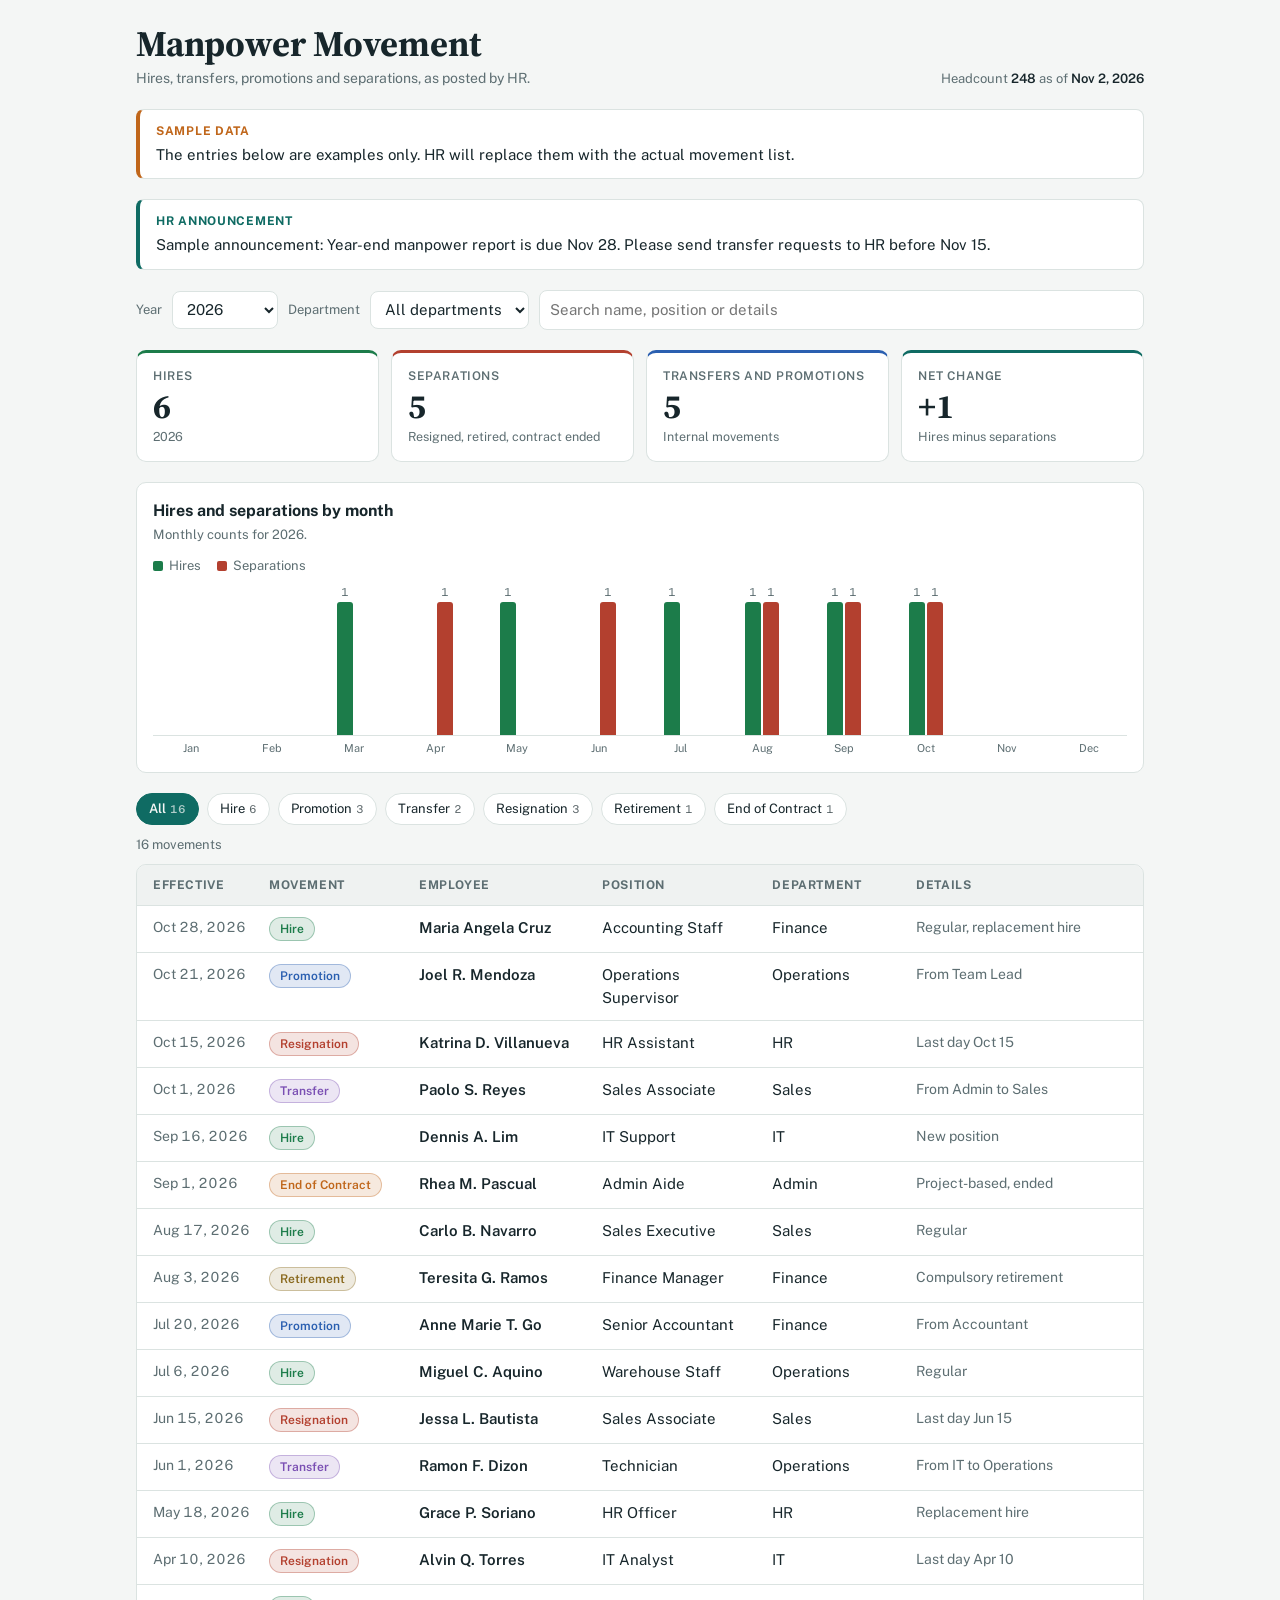
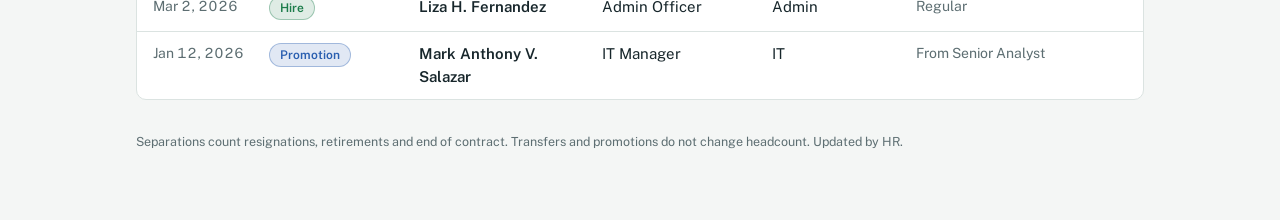
==== index.html @ 35f00efd "Add files via upload" ====
<!DOCTYPE html>
<html lang="en">
<head>
<meta charset="utf-8">
<meta name="viewport" content="width=device-width, initial-scale=1">
<title>Manpower Movement</title>
<link rel="preconnect" href="https://fonts.googleapis.com">
<link href="https://fonts.googleapis.com/css2?family=Public+Sans:wght@400;500;600;700&family=Source+Serif+4:opsz,wght@8..60,600;8..60,700&display=swap" rel="stylesheet">
<link rel="stylesheet" href="style.css">
</head>
<body>
<div class="wrap">
  <header>
    <div>
      <h1>Manpower Movement</h1>
      <p class="sub">Hires, transfers, promotions and separations, as posted by HR.</p>
    </div>
    <div class="asof" id="asof"></div>
  </header>

  <div id="sampleBanner" class="banner sample" hidden>
    <div class="lbl">Sample data</div>
    <p>The entries below are examples only. HR will replace them with the actual movement list.</p>
  </div>
  <div id="announce" class="banner" hidden>
    <div class="lbl">HR announcement</div>
    <p id="announceText"></p>
  </div>
  <div id="status" class="status" role="status" aria-live="polite">Loading the latest movements…</div>

  <section class="filters" aria-label="Filters">
    <label for="fYear" class="count">Year</label>
    <select id="fYear"></select>
    <label for="fDept" class="count">Department</label>
    <select id="fDept"></select>
    <input type="text" id="fQ" class="grow" placeholder="Search name, position or details" aria-label="Search movements">
  </section>

  <section class="tiles" id="tiles" aria-label="Summary"></section>

  <section class="card" aria-labelledby="chartH">
    <h2 id="chartH">Hires and separations by month</h2>
    <p class="hint" id="chartHint"></p>
    <div class="legend"><span><i style="background:var(--c-hire)"></i>Hires</span><span><i style="background:var(--c-res)"></i>Separations</span></div>
    <div class="chart" id="chart"></div>
    <div class="months" id="months"></div>
  </section>

  <section style="display:flex;flex-direction:column;gap:10px">
    <div class="chips" id="chips" role="group" aria-label="Filter by movement type"></div>
    <div class="count" id="count"></div>
    <div class="log" id="log"></div>
  </section>

  <p class="foot">Separations count resignations, retirements and end of contract. Transfers and promotions do not change headcount. Updated by HR.</p>
</div>
<script src="data.js"></script>
<script src="app.js"></script>
</body>
</html>
---- style.css ----
/* Layout idea: a calm HR bulletin. Summary tiles and a monthly chart on top, a filterable movement log below. */
:root{
  --bg:#f4f6f5; --panel:#ffffff; --ink:#17262b; --muted:#5d6e72; --line:#dbe3e1; --accent:#0f6b63;
  --c-hire:#1c7c4a; --c-prom:#2a5fb0; --c-trans:#7a4fb3; --c-res:#b3402f; --c-ret:#8a6a1f; --c-eoc:#c0661a;
  --font-body:"Public Sans",system-ui,-apple-system,"Segoe UI",sans-serif;
  --font-display:"Source Serif 4",Georgia,serif;
  color-scheme:light;
}
@media (prefers-color-scheme:dark){
  :root:not([data-theme="light"]){
    --bg:#101a1c; --panel:#172427; --ink:#e6eeec; --muted:#9bb0b0; --line:#273a3d; --accent:#4cc2b5;
    --c-hire:#52c488; --c-prom:#7aa8f0; --c-trans:#b99cf0; --c-res:#f0806d; --c-ret:#e0bd62; --c-eoc:#f0a163;
    color-scheme:dark;
  }
}
:root[data-theme="dark"]{
  --bg:#101a1c; --panel:#172427; --ink:#e6eeec; --muted:#9bb0b0; --line:#273a3d; --accent:#4cc2b5;
  --c-hire:#52c488; --c-prom:#7aa8f0; --c-trans:#b99cf0; --c-res:#f0806d; --c-ret:#e0bd62; --c-eoc:#f0a163;
  color-scheme:dark;
}
*{box-sizing:border-box}
html,body{margin:0}
body{background:var(--bg);color:var(--ink);font-family:var(--font-body);font-size:15px;line-height:1.5}
.wrap{max-width:1040px;margin:0 auto;padding:24px 16px 56px;display:flex;flex-direction:column;gap:20px}
header{display:flex;flex-wrap:wrap;gap:8px 16px;align-items:flex-end;justify-content:space-between}
h1{font-family:var(--font-display);font-size:clamp(26px,5vw,36px);line-height:1.1;margin:0;text-wrap:balance}
.sub{color:var(--muted);font-size:14px;margin:4px 0 0}
.asof{font-size:13px;color:var(--muted);text-align:right}
.asof b{color:var(--ink);font-weight:600}
.banner{border:1px solid var(--line);border-left:4px solid var(--accent);background:var(--panel);border-radius:8px;padding:12px 16px}
.banner .lbl{font-size:12px;font-weight:700;letter-spacing:.06em;text-transform:uppercase;color:var(--accent)}
.banner p{margin:4px 0 0;white-space:pre-wrap}
.sample{border-left-color:var(--c-eoc)}
.sample .lbl{color:var(--c-eoc)}
.status{font-size:13px;color:var(--muted)}
.status.err{color:var(--c-res)}
.filters{display:flex;flex-wrap:wrap;gap:10px;align-items:center}
select,input[type=text],input[type=date],input[type=number],textarea{
  font:inherit;color:var(--ink);background:var(--panel);border:1px solid var(--line);border-radius:8px;padding:8px 10px;min-height:38px}
textarea{width:100%;resize:vertical}
select:focus-visible,input:focus-visible,textarea:focus-visible,button:focus-visible,summary:focus-visible{outline:2px solid var(--accent);outline-offset:2px}
.filters .grow{flex:1 1 200px}
.tiles{display:grid;grid-template-columns:repeat(auto-fit,minmax(150px,1fr));gap:12px}
.tile{background:var(--panel);border:1px solid var(--line);border-radius:10px;padding:14px 16px;display:flex;flex-direction:column;gap:2px;border-top:3px solid var(--tc,var(--line))}
.tile .k{font-size:12px;font-weight:600;color:var(--muted);text-transform:uppercase;letter-spacing:.05em}
.tile .v{font-family:var(--font-display);font-size:34px;font-weight:700;line-height:1.15;font-variant-numeric:tabular-nums}
.tile .n{font-size:12.5px;color:var(--muted)}
.card{background:var(--panel);border:1px solid var(--line);border-radius:10px;padding:16px}
.card h2{font-size:16px;margin:0 0 2px}
.card .hint{font-size:13px;color:var(--muted);margin:0 0 12px}
.legend{display:flex;gap:16px;font-size:13px;color:var(--muted);margin-bottom:10px}
.legend i{display:inline-block;width:10px;height:10px;border-radius:2px;margin-right:6px;vertical-align:-1px}
.chart{display:grid;grid-template-columns:repeat(12,1fr);gap:6px;align-items:end;height:150px;border-bottom:1px solid var(--line);padding-top:16px}
.col{display:flex;flex-direction:column;justify-content:flex-end;height:100%;min-width:0}
.bars{display:flex;gap:2px;align-items:flex-end;height:100%;justify-content:center}
.bar{flex:1 1 0;max-width:16px;border-radius:3px 3px 0 0;position:relative;min-height:0}
.bar span{position:absolute;bottom:100%;left:50%;transform:translateX(-50%);font-size:11px;color:var(--muted);font-variant-numeric:tabular-nums;padding-bottom:1px}
.bar.h{background:var(--c-hire)} .bar.s{background:var(--c-res)}
.months{display:grid;grid-template-columns:repeat(12,1fr);gap:6px;font-size:11px;color:var(--muted);text-align:center;padding-top:4px}
.chips{display:flex;flex-wrap:wrap;gap:8px}
.chip{font:inherit;font-size:13px;border:1px solid var(--line);background:var(--panel);color:var(--ink);border-radius:999px;padding:5px 12px;cursor:pointer}
.chip[aria-pressed=true]{background:var(--accent);border-color:var(--accent);color:var(--bg);font-weight:600}
.chip small{opacity:.7;margin-left:4px;font-variant-numeric:tabular-nums}
.log{background:var(--panel);border:1px solid var(--line);border-radius:10px;overflow:hidden}
.row{display:grid;grid-template-columns:104px 138px 1.3fr 1.2fr 1fr 1.6fr;gap:12px;padding:11px 16px;border-top:1px solid var(--line);align-items:start}
.row.head{border-top:0;background:color-mix(in srgb,var(--line) 45%,transparent);font-size:12px;font-weight:700;color:var(--muted);text-transform:uppercase;letter-spacing:.05em}
.row .date{font-variant-numeric:tabular-nums;color:var(--muted);font-size:14px}
.row .name{font-weight:600}
.row .det{color:var(--muted);font-size:14px;overflow-wrap:anywhere}
.row > div{min-width:0;overflow-wrap:anywhere}
.pill{display:inline-block;font-size:12px;font-weight:600;padding:2px 10px;border-radius:999px;color:var(--pc);background:color-mix(in srgb,var(--pc) 14%,transparent);border:1px solid color-mix(in srgb,var(--pc) 35%,transparent);white-space:nowrap}
.t-hire{--pc:var(--c-hire)} .t-prom{--pc:var(--c-prom)} .t-trans{--pc:var(--c-trans)}
.t-res{--pc:var(--c-res)} .t-ret{--pc:var(--c-ret)} .t-eoc{--pc:var(--c-eoc)}
.empty{padding:28px 16px;text-align:center;color:var(--muted)}
.count{font-size:13px;color:var(--muted)}
details.admin{background:var(--panel);border:1px solid var(--accent);border-radius:10px;padding:0}
details.admin summary{cursor:pointer;padding:12px 16px;font-weight:600;color:var(--accent)}
.admin .inner{padding:4px 16px 16px;display:flex;flex-direction:column;gap:18px}
.admin h3{font-size:14px;margin:0 0 8px}
.form{display:grid;grid-template-columns:repeat(auto-fit,minmax(180px,1fr));gap:10px}
.form label{display:flex;flex-direction:column;gap:4px;font-size:12.5px;color:var(--muted);font-weight:600}
.form .wide{grid-column:1/-1}
.btn{font:inherit;font-weight:600;border:1px solid var(--accent);background:var(--accent);color:var(--bg);border-radius:8px;padding:8px 16px;cursor:pointer;min-height:38px}
.btn.ghost{background:transparent;color:var(--accent)}
.btn.danger{border-color:var(--c-res);color:var(--c-res);background:transparent}
.actions{display:flex;gap:10px;flex-wrap:wrap;align-items:center}
.msg{font-size:13px;color:var(--muted)}
.del{font:inherit;font-size:12px;border:1px solid var(--line);background:transparent;color:var(--muted);border-radius:6px;padding:2px 8px;cursor:pointer;margin-top:6px}
.del.armed{border-color:var(--c-res);color:var(--c-res);font-weight:600}
.foot{font-size:12.5px;color:var(--muted)}
@media (max-width:760px){
  .row.head{display:none}
  .row{grid-template-columns:1fr auto;gap:2px 10px;padding:12px 14px}
  .row .date{grid-column:1;grid-row:1}
  .row .typ{grid-column:2;grid-row:1;justify-self:end}
  .row .name,.row .pos,.row .dep,.row .det{grid-column:1/-1}
  .row .pos,.row .dep{font-size:14px;color:var(--muted)}
  .asof{text-align:left}
}
@media (prefers-reduced-motion:reduce){*{transition:none!important;animation:none!important}}
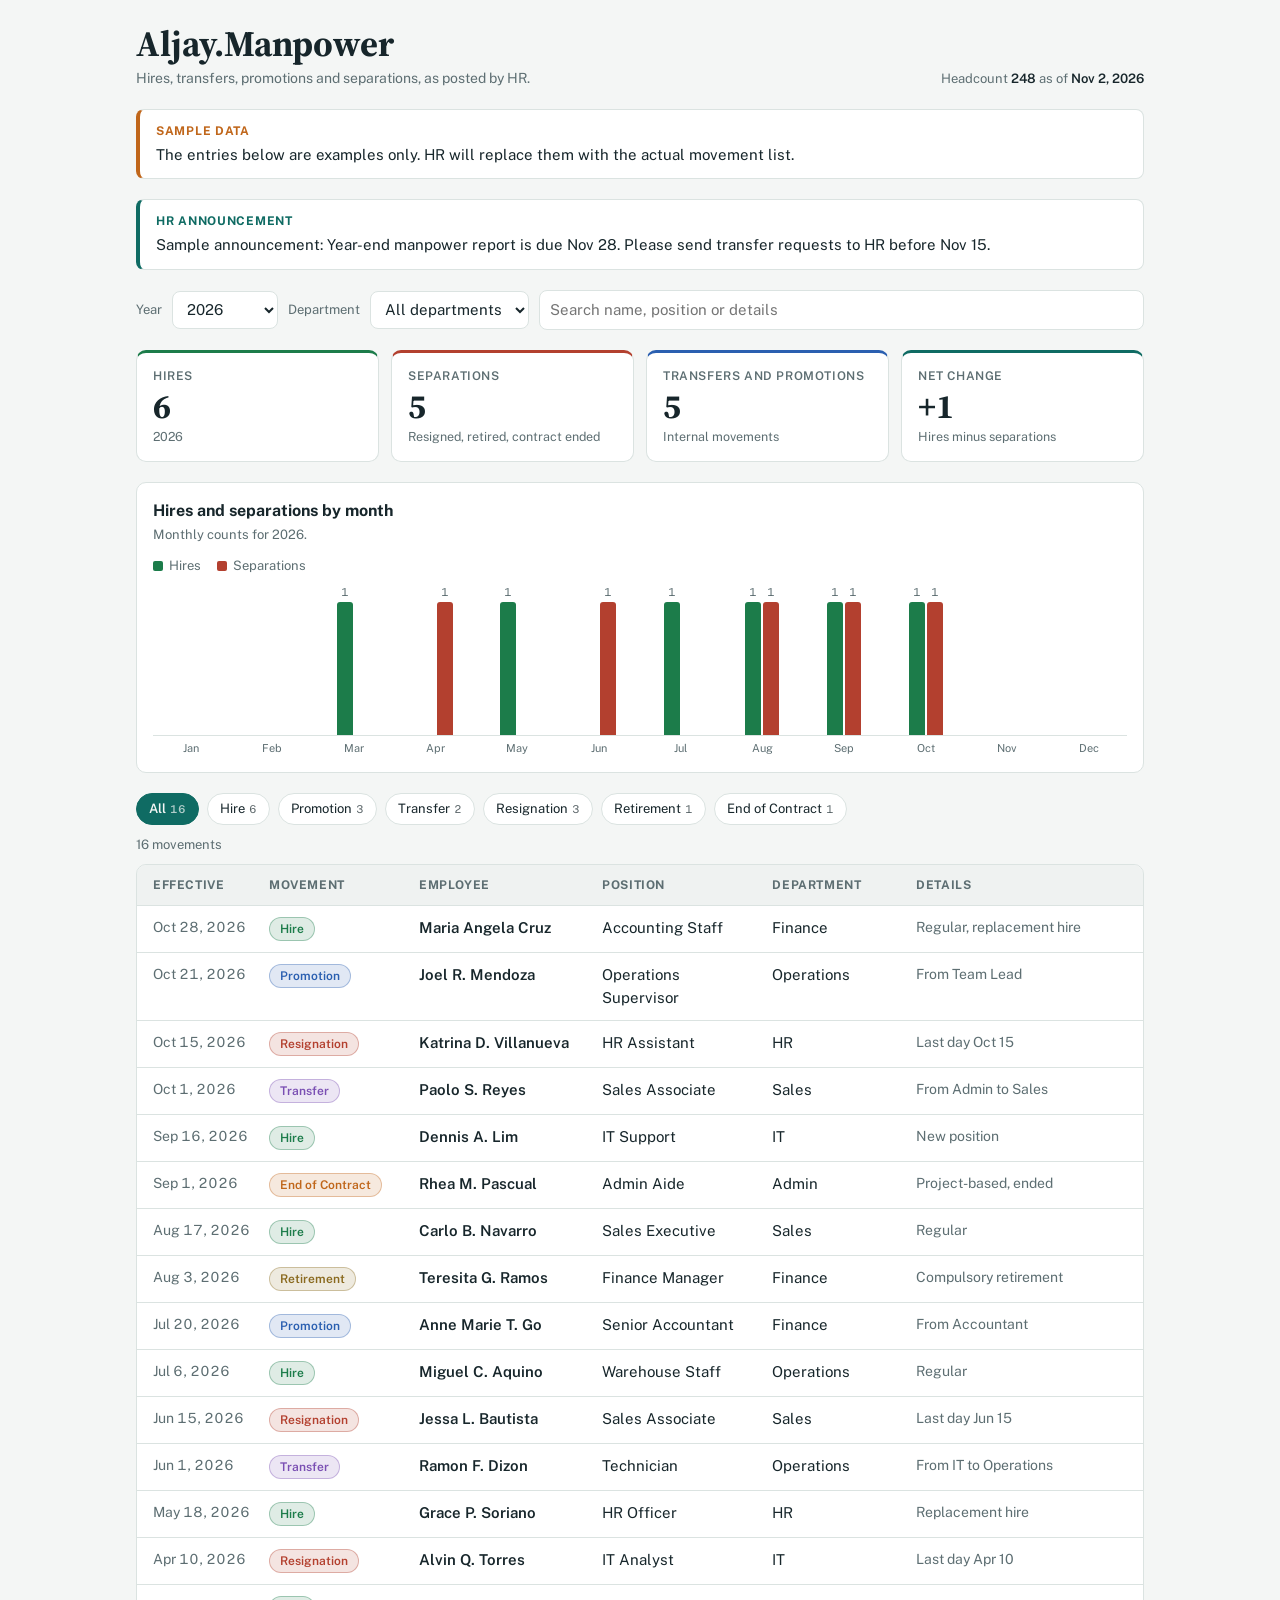
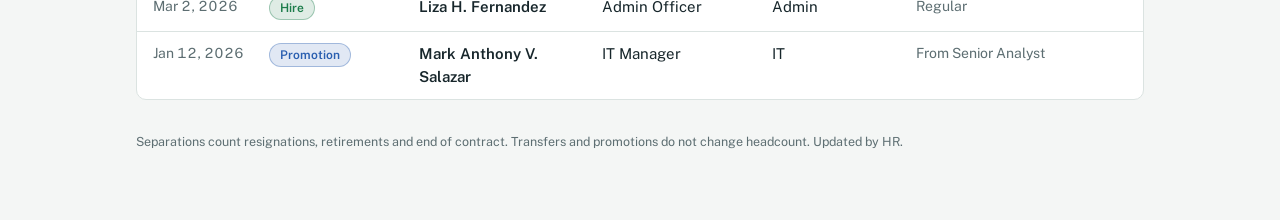
==== commit 37977f3d: "Update index.html" ====
--- a/index.html
+++ b/index.html
@@ -3,7 +3,7 @@
 <head>
 <meta charset="utf-8">
 <meta name="viewport" content="width=device-width, initial-scale=1">
-<title>Manpower Movement</title>
+<title>Aljay.Manpower</title>
 <link rel="preconnect" href="https://fonts.googleapis.com">
 <link href="https://fonts.googleapis.com/css2?family=Public+Sans:wght@400;500;600;700&family=Source+Serif+4:opsz,wght@8..60,600;8..60,700&display=swap" rel="stylesheet">
 <link rel="stylesheet" href="style.css">
@@ -12,7 +12,7 @@
 <div class="wrap">
   <header>
     <div>
-      <h1>Manpower Movement</h1>
+      <h1>Aljay.Manpower</h1>
       <p class="sub">Hires, transfers, promotions and separations, as posted by HR.</p>
     </div>
     <div class="asof" id="asof"></div>
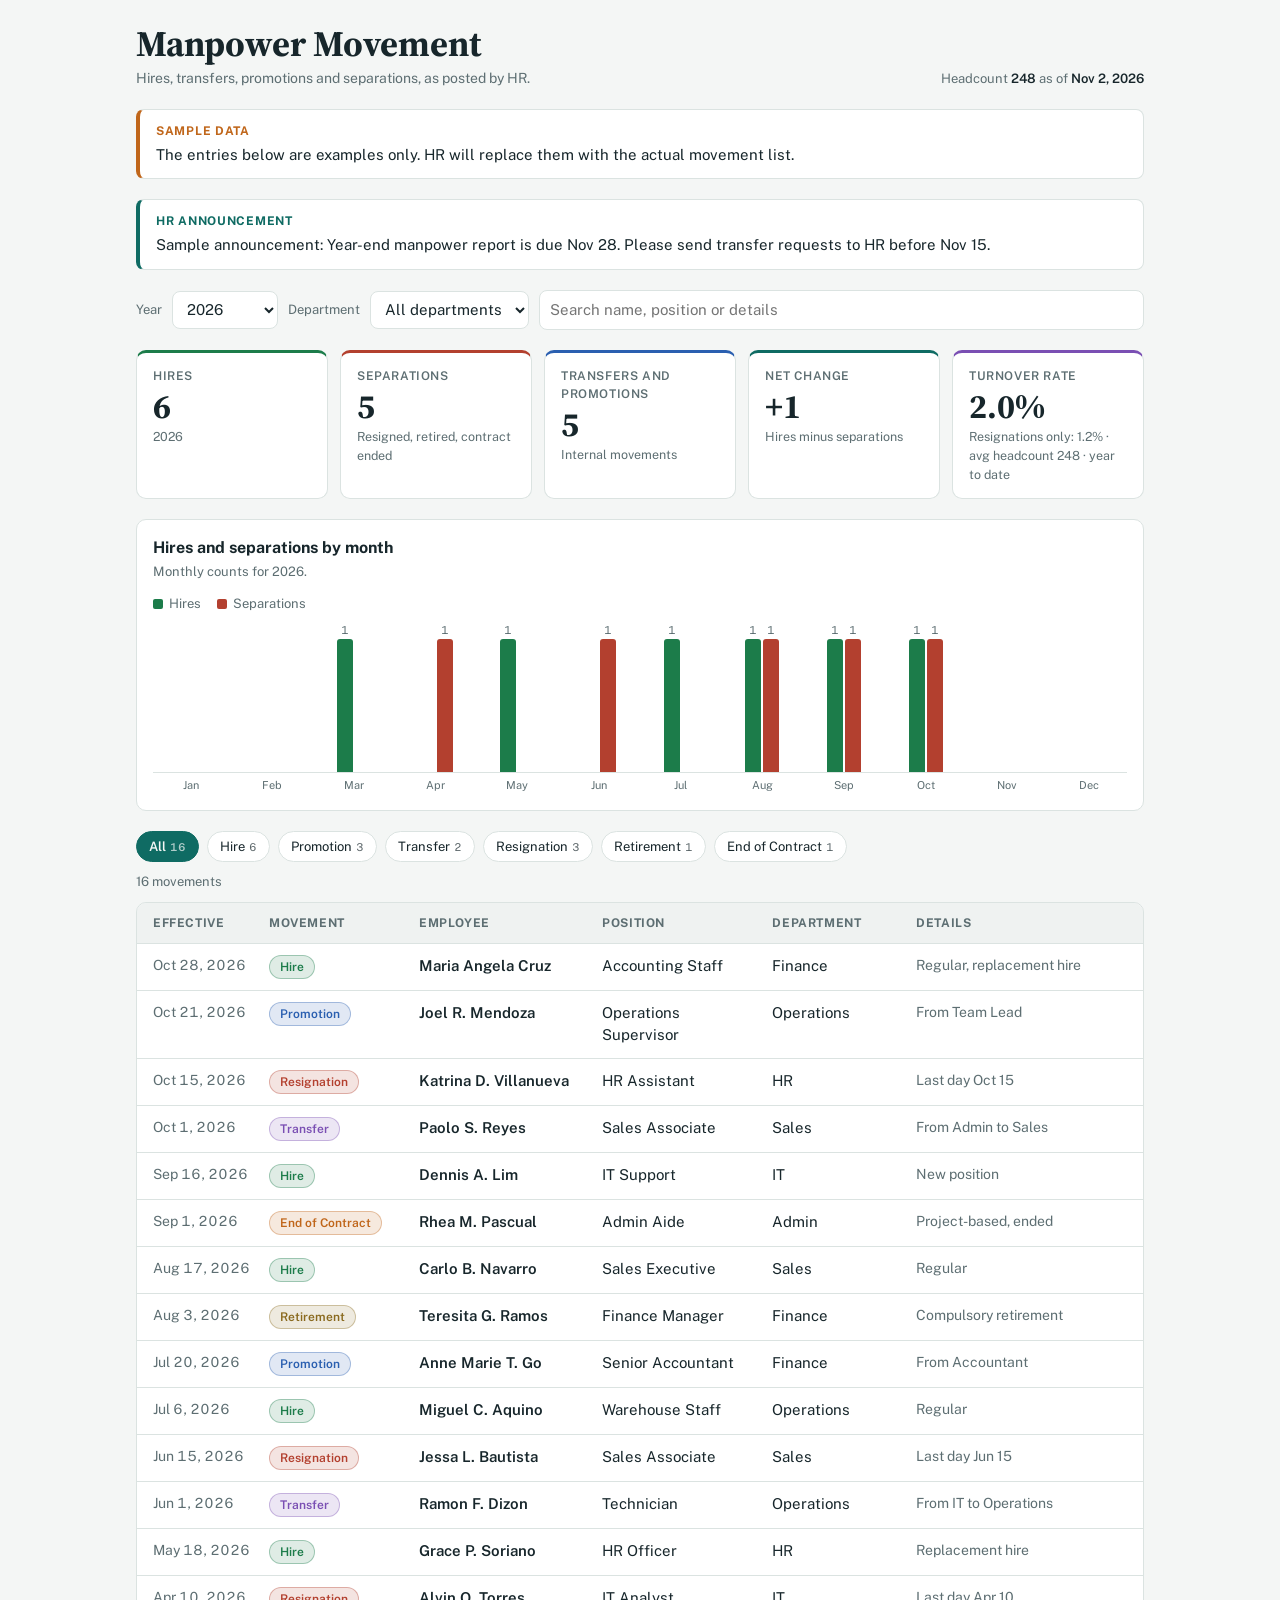
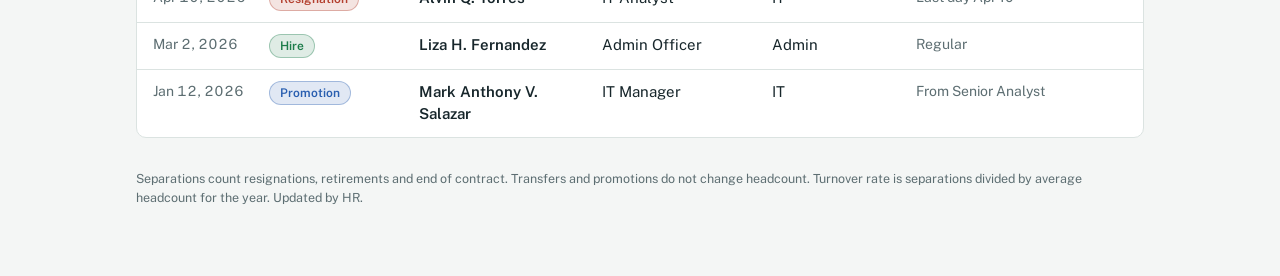
==== commit 34942825: "Update index.html" ====
--- a/index.html
+++ b/index.html
@@ -3,7 +3,7 @@
 <head>
 <meta charset="utf-8">
 <meta name="viewport" content="width=device-width, initial-scale=1">
-<title>Aljay.Manpower</title>
+<title>Manpower Movement</title>
 <link rel="preconnect" href="https://fonts.googleapis.com">
 <link href="https://fonts.googleapis.com/css2?family=Public+Sans:wght@400;500;600;700&family=Source+Serif+4:opsz,wght@8..60,600;8..60,700&display=swap" rel="stylesheet">
 <link rel="stylesheet" href="style.css">
@@ -12,7 +12,7 @@
 <div class="wrap">
   <header>
     <div>
-      <h1>Aljay.Manpower</h1>
+      <h1>Manpower Movement</h1>
       <p class="sub">Hires, transfers, promotions and separations, as posted by HR.</p>
     </div>
     <div class="asof" id="asof"></div>
@@ -52,7 +52,7 @@
     <div class="log" id="log"></div>
   </section>
 
-  <p class="foot">Separations count resignations, retirements and end of contract. Transfers and promotions do not change headcount. Updated by HR.</p>
+  <p class="foot">Separations count resignations, retirements and end of contract. Transfers and promotions do not change headcount. Turnover rate is separations divided by average headcount for the year. Updated by HR.</p>
 </div>
 <script src="data.js"></script>
 <script src="app.js"></script>
